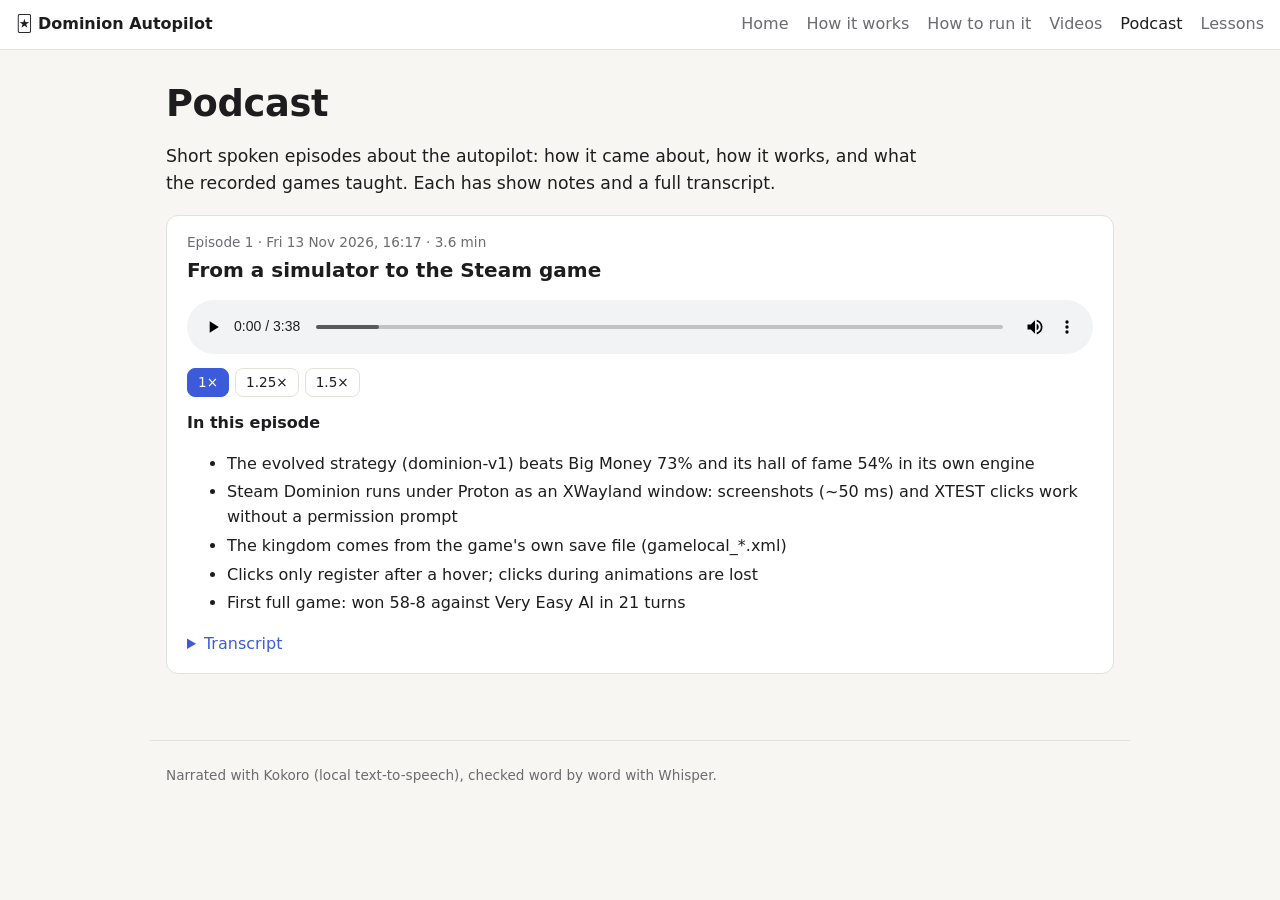
==== docs/podcast/index.html @ c8c3dc3d "Podcast: From a simulator to the Steam game Co-Authored-By: Claude Opus 5.5 <noreply@anthropic.com>" ====
<!doctype html>
<html lang="en">
<head>
<meta charset="utf-8">
<meta name="viewport" content="width=device-width, initial-scale=1">
<title>Dominion Autopilot: Podcast</title>
<link rel="stylesheet" href="../style.css">
<link rel="stylesheet" href="../site.css">
<style>
  .ep { background: var(--panel); border: 1px solid var(--line); border-radius: 12px; padding: 16px 20px; margin: 18px 0; }
  .ep h2 { margin: 2px 0 2px; font-size: 1.25rem; }
  .ep .meta { color: var(--muted); font-size: .85rem; }
  .ep audio { width: 100%; margin: 12px 0 6px; }
  .speeds { display: flex; gap: 6px; flex-wrap: wrap; }
  .speeds button { border: 1px solid var(--line); background: var(--panel); color: var(--ink); border-radius: 8px; padding: 3px 10px; cursor: pointer; font: inherit; font-size: .85rem; }
  .speeds button.on { background: var(--accent); color: var(--panel); border-color: var(--accent); }
  details { margin-top: 10px; } summary { cursor: pointer; color: var(--accent); }
  .transcript p { margin: 0 0 12px; }
</style>
</head>
<body>
<nav class="top"><a class="brand" href="../index.html">🃏 Dominion Autopilot</a><a href="../index.html">Home</a><a href="../how.html">How it works</a><a href="../run.html">How to run it</a><a href="../videos.html">Videos</a><a class="on" href="index.html">Podcast</a><a href="../lessons.html">Lessons</a></nav>
<main>
<h1>Podcast</h1>
<p class="lede">Short spoken episodes about the autopilot: how it came about, how it works, and what the recorded games
taught. Each has show notes and a full transcript.</p>
<div id="eps"><p class="muted">Loading…</p></div>
</main>
<footer>Narrated with Kokoro (local text-to-speech), checked word by word with Whisper.</footer>
<script>
fetch("../data/podcast.json", { cache: "no-store" }).then(r => r.json()).then(d => {
  const eps = [...d.episodes].sort((a, b) => a.n - b.n);
  document.getElementById("eps").innerHTML = eps.length ? eps.map(e => `
    <div class="ep"><div class="meta">Episode ${e.n} · ${e.date} · ${e.minutes} min</div><h2>${e.title.replace(/^Episode \d+:\s*/, "")}</h2>
      <audio controls preload="metadata" src="${e.mp3}"></audio>
      <div class="speeds">${[1, 1.25, 1.5].map(s => `<button class="${s === 1 ? "on" : ""}" data-s="${s}">${s}×</button>`).join("")}</div>
      ${e.notes.length ? `<h3 style="font-size:1rem;margin:14px 0 4px">In this episode</h3><ul>${e.notes.map(n => `<li>${n}</li>`).join("")}</ul>` : ""}
      <details><summary>Transcript</summary><div class="transcript">${e.transcript.map(p => `<p>${p}</p>`).join("")}</div></details>
    </div>`).join("") : "<p>No episodes yet.</p>";
  document.querySelectorAll(".ep").forEach(ep => ep.querySelectorAll(".speeds button").forEach(b => b.onclick = () => {
    ep.querySelector("audio").playbackRate = +b.dataset.s;
    ep.querySelectorAll(".speeds button").forEach(x => x.classList.toggle("on", x === b));
  }));
}).catch(() => { document.getElementById("eps").innerHTML = "<p>No episodes yet.</p>"; });
</script>
</body>
</html>
---- docs/style.css ----
:root {
  --bg: #f7f6f2; --panel: #ffffff; --ink: #1d1d1f; --muted: #6b6b70; --line: #e3e1da;
  --accent: #3b5bdb; --good: #2f9e44; --warn: #e8590c; --bad: #c92a2a; --band: rgba(59, 91, 219, .06);
  --code: #f0eee8;
}
@media (prefers-color-scheme: dark) {
  :root:not([data-theme="light"]) {
    --bg: #111215; --panel: #1a1b20; --ink: #ececf1; --muted: #9a9aa3; --line: #2c2d34;
    --accent: #8ea6ff; --good: #69db7c; --warn: #ffa94d; --bad: #ff8787; --band: rgba(142, 166, 255, .08);
    --code: #23242b;
  }
}
:root[data-theme="dark"] {
  --bg: #111215; --panel: #1a1b20; --ink: #ececf1; --muted: #9a9aa3; --line: #2c2d34;
  --accent: #8ea6ff; --good: #69db7c; --warn: #ffa94d; --bad: #ff8787; --band: rgba(142, 166, 255, .08);
  --code: #23242b;
}
* { box-sizing: border-box; }
body { margin: 0; background: var(--bg); color: var(--ink); font: 16px/1.55 system-ui, -apple-system, "Segoe UI", sans-serif; }
main { max-width: 980px; margin: 0 auto; padding: 0 16px 48px; }
nav.top { display: flex; gap: 18px; align-items: center; padding: 12px 16px; border-bottom: 1px solid var(--line);
  background: var(--panel); position: sticky; top: 0; z-index: 5; flex-wrap: wrap; }
nav.top a { color: var(--muted); text-decoration: none; }
nav.top a.on, nav.top a:hover { color: var(--ink); }
nav.top .brand { color: var(--ink); font-weight: 650; margin-right: auto; }
h1 { font-size: clamp(1.6rem, 4vw, 2.3rem); line-height: 1.2; margin: 32px 0 12px; letter-spacing: -.01em; }
h2 { margin: 40px 0 8px; font-size: 1.3rem; }
.lede { font-size: 1.08rem; max-width: 760px; }
.muted { color: var(--muted); } .small { font-size: .85rem; font-weight: 400; }
a { color: var(--accent); }
.cards { display: grid; grid-template-columns: repeat(auto-fit, minmax(170px, 1fr)); gap: 12px; margin-top: 20px; }
.card { background: var(--panel); border: 1px solid var(--line); border-radius: 12px; padding: 14px 16px; }
.card .k { color: var(--muted); font-size: .8rem; text-transform: uppercase; letter-spacing: .05em; }
.card .v { font-size: 1.6rem; font-weight: 650; font-variant-numeric: tabular-nums; }
.card .s { color: var(--muted); font-size: .85rem; }
.stage { background: var(--panel); border: 1px solid var(--line); border-radius: 12px; padding: 12px 16px; margin: 8px 0;
  display: grid; grid-template-columns: 34px 1fr; gap: 4px 12px; }
.stage .n { width: 30px; height: 30px; border-radius: 50%; display: grid; place-items: center; font-weight: 650;
  background: var(--code); color: var(--muted); }
.stage.passed .n { background: var(--good); color: var(--panel); }
.stage.current { border-color: var(--accent); }
.stage.current .n { background: var(--accent); color: var(--panel); }
.stage.capped .n { background: var(--warn); color: var(--panel); }
.stage h3 { margin: 2px 0; font-size: 1.02rem; }
.stage dl { margin: 0; display: grid; grid-template-columns: max-content 1fr; gap: 2px 10px; font-size: .9rem; }
.stage dt { color: var(--muted); }
.stage dd { margin: 0; }
.chartbox { background: var(--panel); border: 1px solid var(--line); border-radius: 12px; padding: 10px; }
.ev { background: var(--panel); border: 1px solid var(--line); border-radius: 12px; padding: 12px 16px; margin: 10px 0;
  display: flex; gap: 16px; flex-wrap: wrap; }
.ev .body { flex: 1 1 320px; min-width: 0; }
.ev .t { color: var(--muted); font-size: .8rem; font-variant-numeric: tabular-nums; }
.ev h4 { margin: 2px 0 4px; font-size: 1rem; }
.ev p { margin: 4px 0; white-space: pre-wrap; }
.ev img { width: 420px; max-width: 100%; border-radius: 8px; border: 1px solid var(--line); background: #000; }
.tag { display: inline-block; font-size: .72rem; padding: 1px 8px; border-radius: 99px; margin-right: 6px;
  background: var(--code); color: var(--muted); text-transform: uppercase; letter-spacing: .04em; }
.tag.stage_pass, .tag.goal_check { background: var(--good); color: var(--panel); }
.tag.new_best { background: var(--accent); color: var(--panel); }
.tag.journal { background: var(--ink); color: var(--panel); }
.tag.stage_cap { background: var(--warn); color: var(--panel); }
.lesson { background: var(--panel); border: 1px solid var(--line); border-radius: 12px; padding: 4px 20px 16px; margin: 16px 0; }
code { background: var(--code); padding: 1px 5px; border-radius: 4px; font-size: .9em; }
footer { max-width: 980px; margin: 0 auto; padding: 24px 16px 40px; color: var(--muted); font-size: .85rem; border-top: 1px solid var(--line); }
table.t { border-collapse: collapse; width: 100%; background: var(--panel); border: 1px solid var(--line); border-radius: 12px;
  overflow: hidden; font-size: .92rem; font-variant-numeric: tabular-nums; }
table.t th, table.t td { padding: 7px 10px; border-bottom: 1px solid var(--line); text-align: left; }
table.t th { color: var(--muted); font-weight: 600; font-size: .8rem; text-transform: uppercase; letter-spacing: .04em; }
table.t tr:last-child td { border-bottom: 0; }
table.t td.num { text-align: right; }
.tablewrap { overflow-x: auto; }
.countdown { font-size: 1.05rem; font-weight: 600; }
.box { background: var(--panel); border: 1px solid var(--line); border-radius: 12px; padding: 4px 20px 14px; margin: 14px 0; }
.box h3 { margin: 14px 0 6px; }
.chartbox .h { position: relative; height: 300px; }
pre { background: var(--code); padding: 10px 12px; border-radius: 8px; overflow-x: auto; font-size: .85rem; }
.tag.goal_best { background: var(--accent); color: var(--panel); }
.tag.crash { background: var(--bad); color: var(--panel); }
.bar { height: 10px; border-radius: 5px; background: var(--accent); display: inline-block; vertical-align: middle; }
/* Play tab */
.picker { display: flex; gap: 8px; flex-wrap: wrap; margin: 10px 0; }
.picker button { border: 1px solid var(--line); background: var(--panel); color: var(--ink); border-radius: 99px; padding: 6px 14px;
  cursor: pointer; font: inherit; font-size: .92rem; }
.picker button.on { background: var(--accent); color: var(--panel); border-color: var(--accent); }
.player { background: #000; border-radius: 12px; overflow: hidden; border: 1px solid var(--line); }
.player video { width: 100%; display: block; aspect-ratio: 3 / 2; background: #000; }
.games { display: grid; grid-template-columns: repeat(auto-fill, minmax(210px, 1fr)); gap: 10px; margin-top: 14px; }
.game { background: var(--panel); border: 1px solid var(--line); border-radius: 12px; padding: 10px 12px; cursor: pointer; text-align: left;
  color: var(--ink); font: inherit; }
.game.on { border-color: var(--accent); box-shadow: 0 0 0 2px var(--accent) inset; }
.game .ttl { font-weight: 650; } .game .d { color: var(--muted); font-size: .82rem; }
.badge { display: inline-block; font-size: .72rem; padding: 1px 8px; border-radius: 99px; margin-top: 6px; }
.badge.ok { background: var(--good); color: var(--panel); } .badge.bad { background: var(--bad); color: var(--panel); }
.cmp { display: grid; grid-template-columns: repeat(auto-fill, minmax(230px, 1fr)); gap: 10px; }
.cmp figure { margin: 0; } .cmp video { width: 100%; border-radius: 8px; background: #000; } .cmp figcaption { font-size: .82rem; color: var(--muted); }
.ev img { cursor: pointer; }
---- docs/site.css ----
/* Additions for the Dominion Autopilot pages (on top of style.css). */
figure.shot { margin: 16px 0; background: var(--panel); border: 1px solid var(--line); border-radius: 12px; padding: 10px; }
figure.shot img, figure.shot video { width: 100%; display: block; border-radius: 8px; background: #000; }
figure.shot figcaption { color: var(--muted); font-size: .88rem; margin-top: 8px; }
.film { background: var(--panel); border: 1px solid var(--line); border-radius: 12px; padding: 14px 16px; margin: 18px 0; }
.film video { width: 100%; aspect-ratio: 16 / 9; display: block; border-radius: 8px; background: #000; }
.film h2 { margin: 4px 0 6px; }
.film .chapters { columns: 2; font-size: .9rem; color: var(--muted); margin: 8px 0 0; padding-left: 18px; }
@media (max-width: 640px) { .film .chapters { columns: 1; } }
.flow { display: grid; grid-template-columns: repeat(auto-fit, minmax(200px, 1fr)); gap: 12px; margin: 16px 0; }
.flow .step { background: var(--panel); border: 1px solid var(--line); border-radius: 12px; padding: 12px 14px; }
.flow .step b { display: block; font-size: 1.05rem; margin-bottom: 4px; }
.flow .step.eyes { border-top: 4px solid var(--accent); }
.flow .step.brain { border-top: 4px solid var(--good); }
.flow .step.hands { border-top: 4px solid var(--warn); }
.two { display: grid; grid-template-columns: 1fr 1fr; gap: 16px; align-items: start; }
@media (max-width: 760px) { .two { grid-template-columns: 1fr; } }
ol.steps li, ul li { margin: 4px 0; }
.result.win { color: var(--good); font-weight: 650; }
.toc { columns: 2; font-size: .95rem; }
@media (max-width: 640px) { .toc { columns: 1; } }
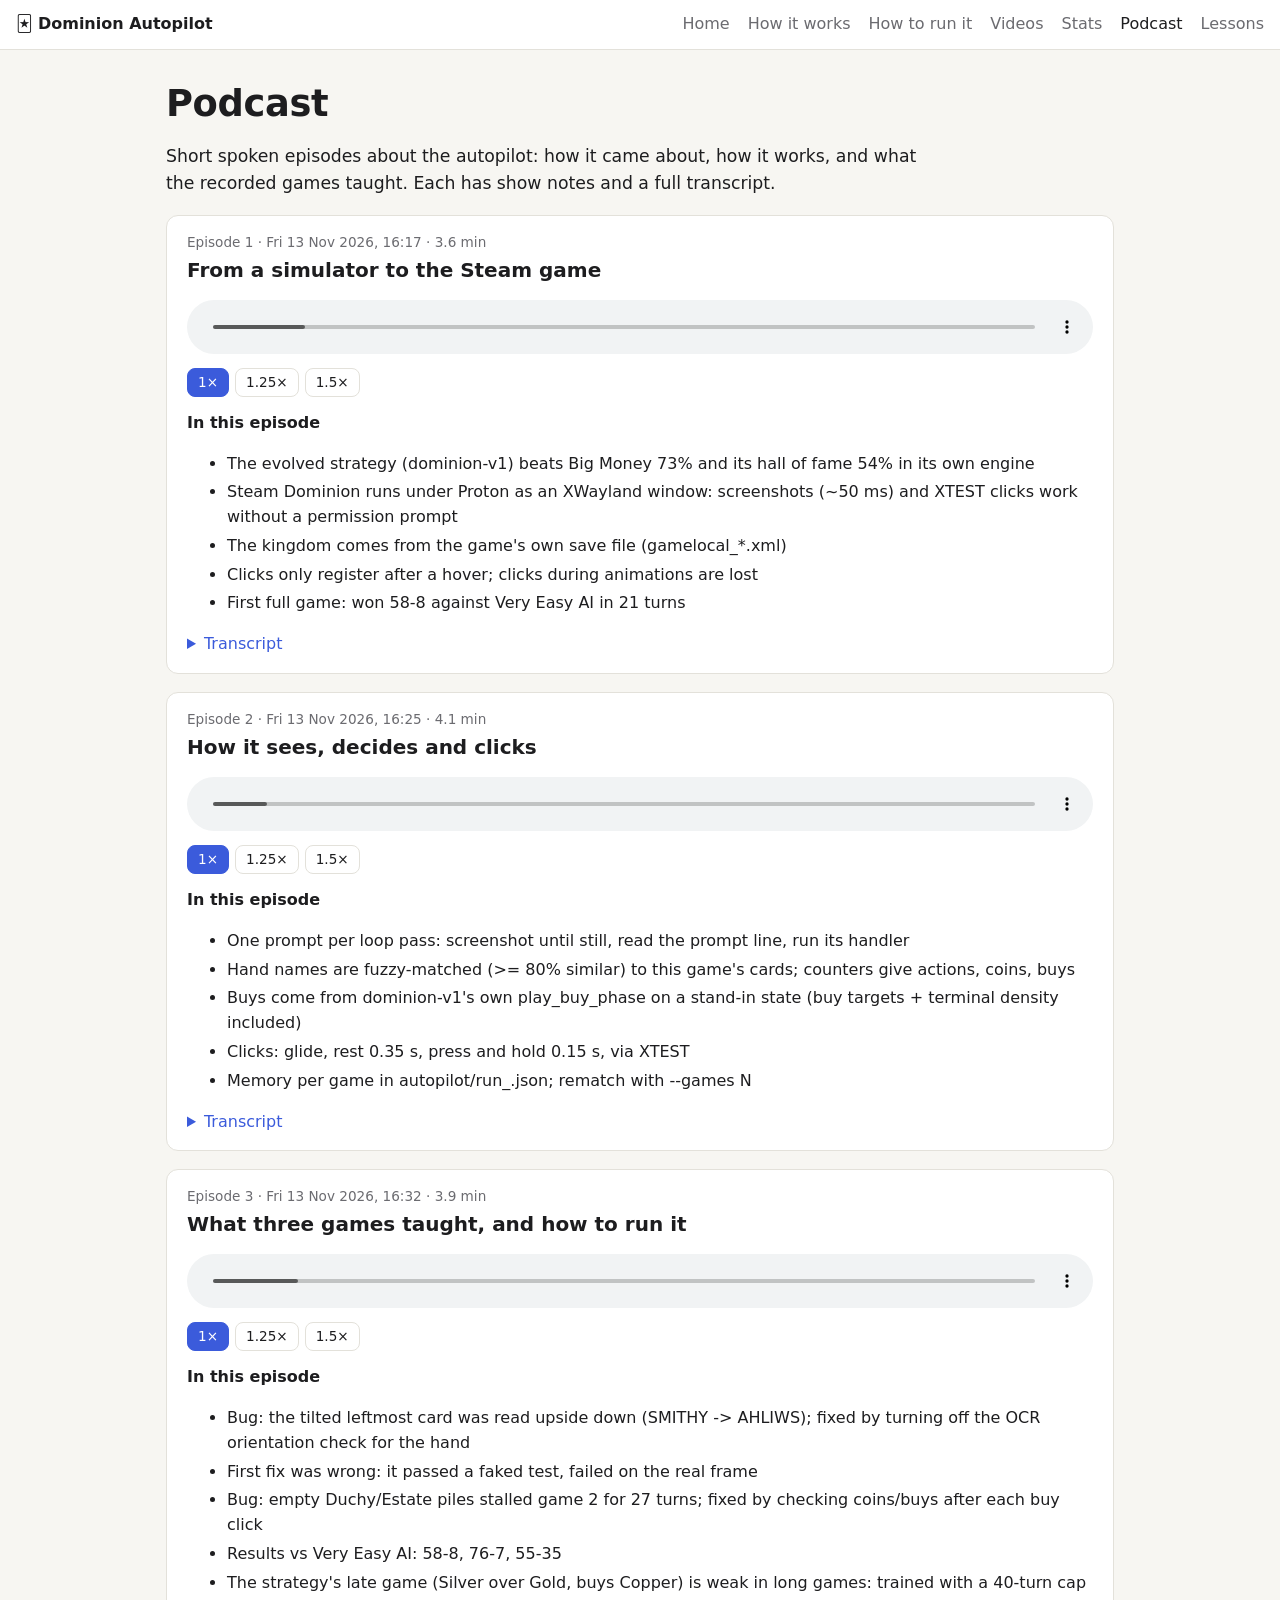
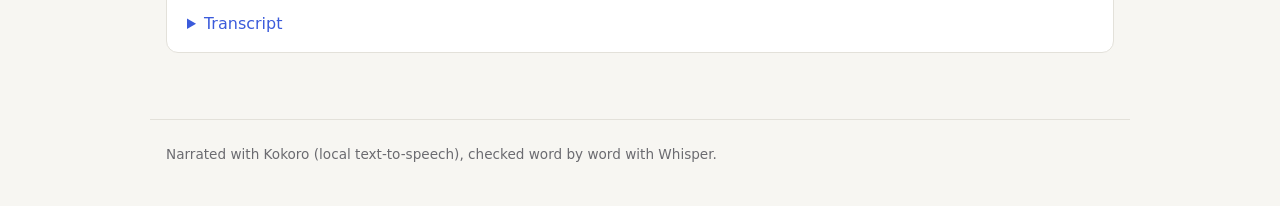
==== commit 806d4640: "Campaign mode: games vs Very Easy..Hard AI with statistics, and a Stats tab campaign.py sets up each" ====
--- a/docs/podcast/index.html
+++ b/docs/podcast/index.html
@@ -19,7 +19,7 @@
 </style>
 </head>
 <body>
-<nav class="top"><a class="brand" href="../index.html">🃏 Dominion Autopilot</a><a href="../index.html">Home</a><a href="../how.html">How it works</a><a href="../run.html">How to run it</a><a href="../videos.html">Videos</a><a class="on" href="index.html">Podcast</a><a href="../lessons.html">Lessons</a></nav>
+<nav class="top"><a class="brand" href="../index.html">🃏 Dominion Autopilot</a><a href="../index.html">Home</a><a href="../how.html">How it works</a><a href="../run.html">How to run it</a><a href="../videos.html">Videos</a><a href="../stats.html">Stats</a><a class="on" href="index.html">Podcast</a><a href="../lessons.html">Lessons</a></nav>
 <main>
 <h1>Podcast</h1>
 <p class="lede">Short spoken episodes about the autopilot: how it came about, how it works, and what the recorded games
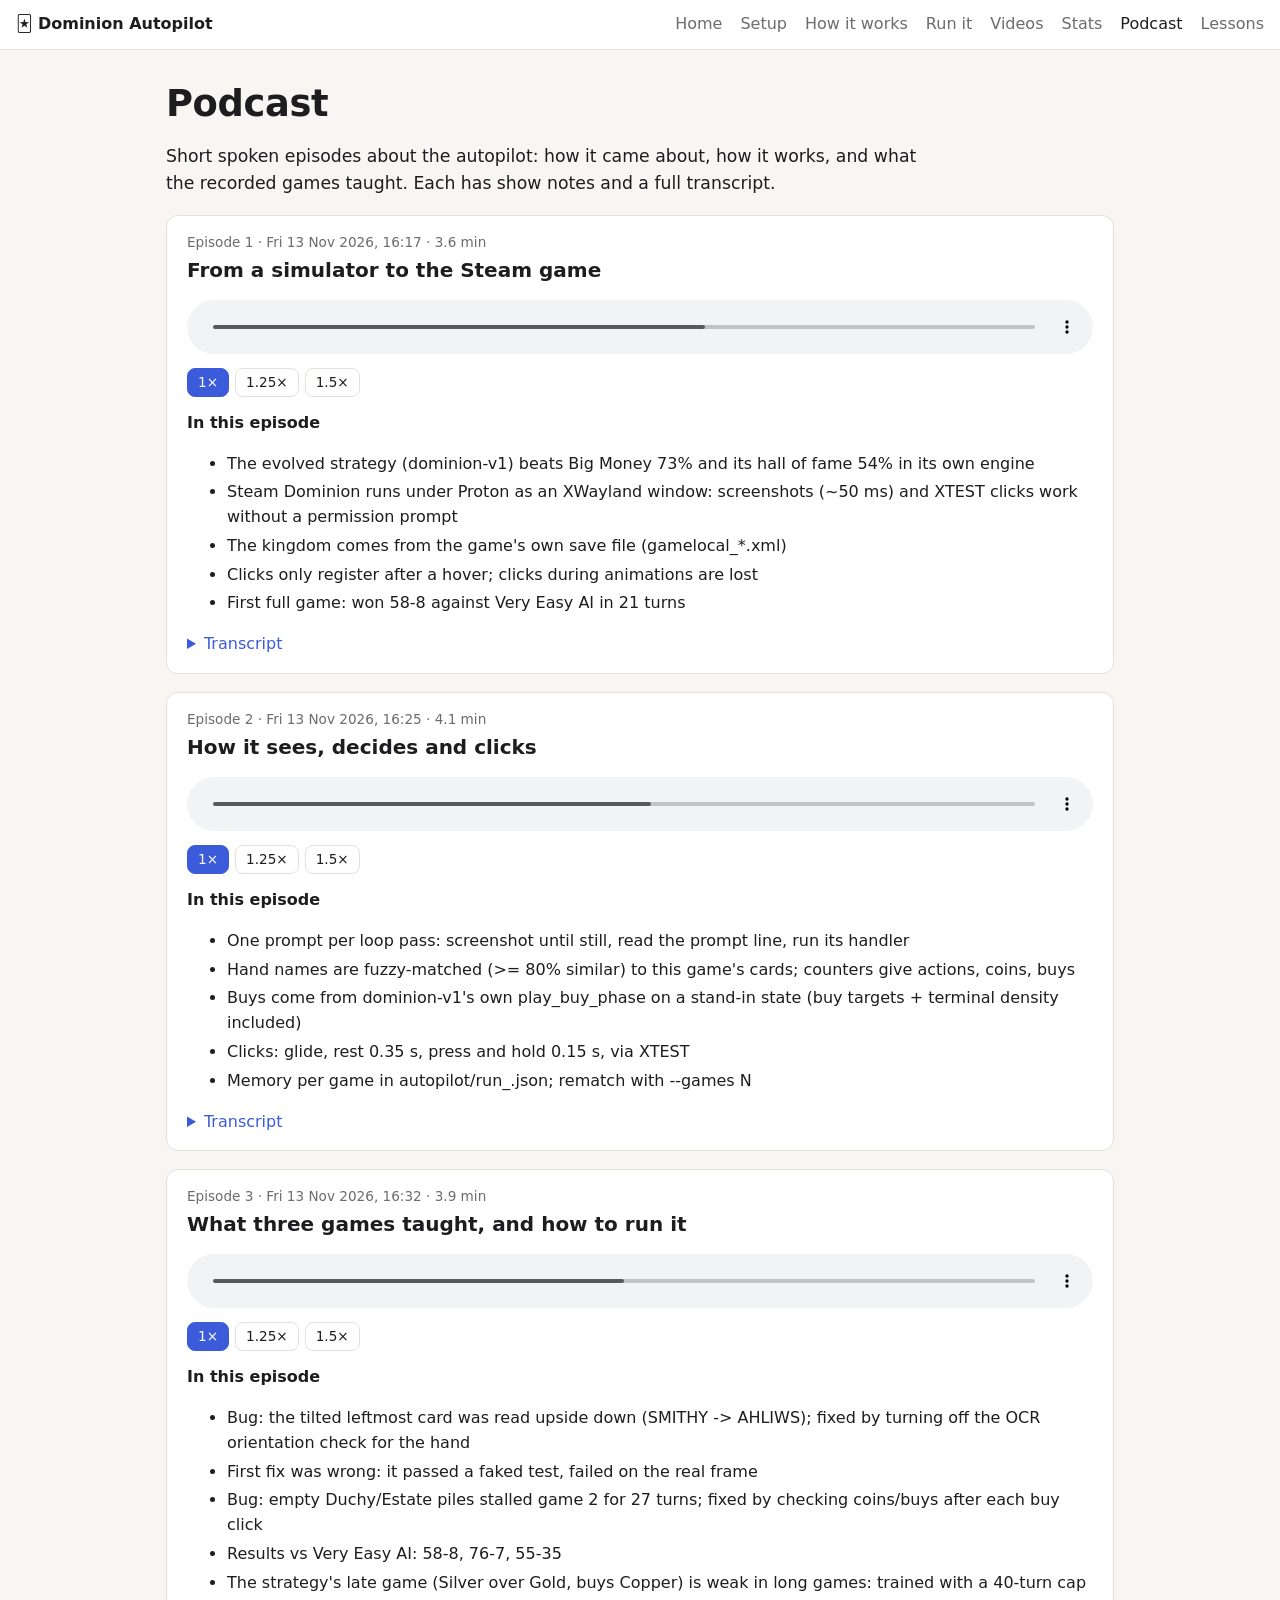
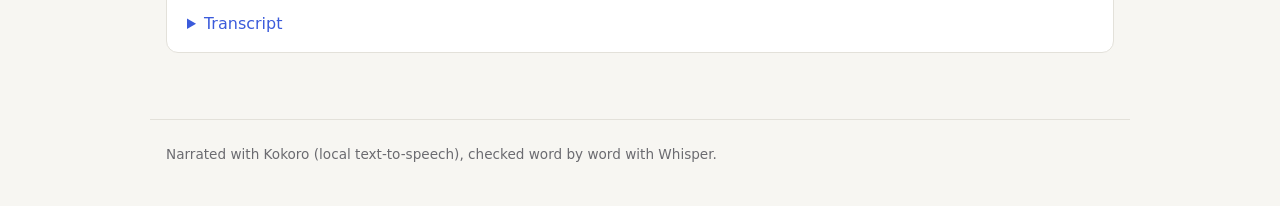
==== commit e9a2120d: "Site: Setup page (engine, trainers, models, kingdoms, folders), homepage with today's updates New se" ====
--- a/docs/podcast/index.html
+++ b/docs/podcast/index.html
@@ -19,7 +19,7 @@
 </style>
 </head>
 <body>
-<nav class="top"><a class="brand" href="../index.html">🃏 Dominion Autopilot</a><a href="../index.html">Home</a><a href="../how.html">How it works</a><a href="../run.html">How to run it</a><a href="../videos.html">Videos</a><a href="../stats.html">Stats</a><a class="on" href="index.html">Podcast</a><a href="../lessons.html">Lessons</a></nav>
+<nav class="top"><a class="brand" href="../index.html">🃏 Dominion Autopilot</a><a href="../index.html">Home</a><a href="../setup.html">Setup</a><a href="../how.html">How it works</a><a href="../run.html">Run it</a><a href="../videos.html">Videos</a><a href="../stats.html">Stats</a><a class="on" href="../podcast/index.html">Podcast</a><a href="../lessons.html">Lessons</a></nav>
 <main>
 <h1>Podcast</h1>
 <p class="lede">Short spoken episodes about the autopilot: how it came about, how it works, and what the recorded games
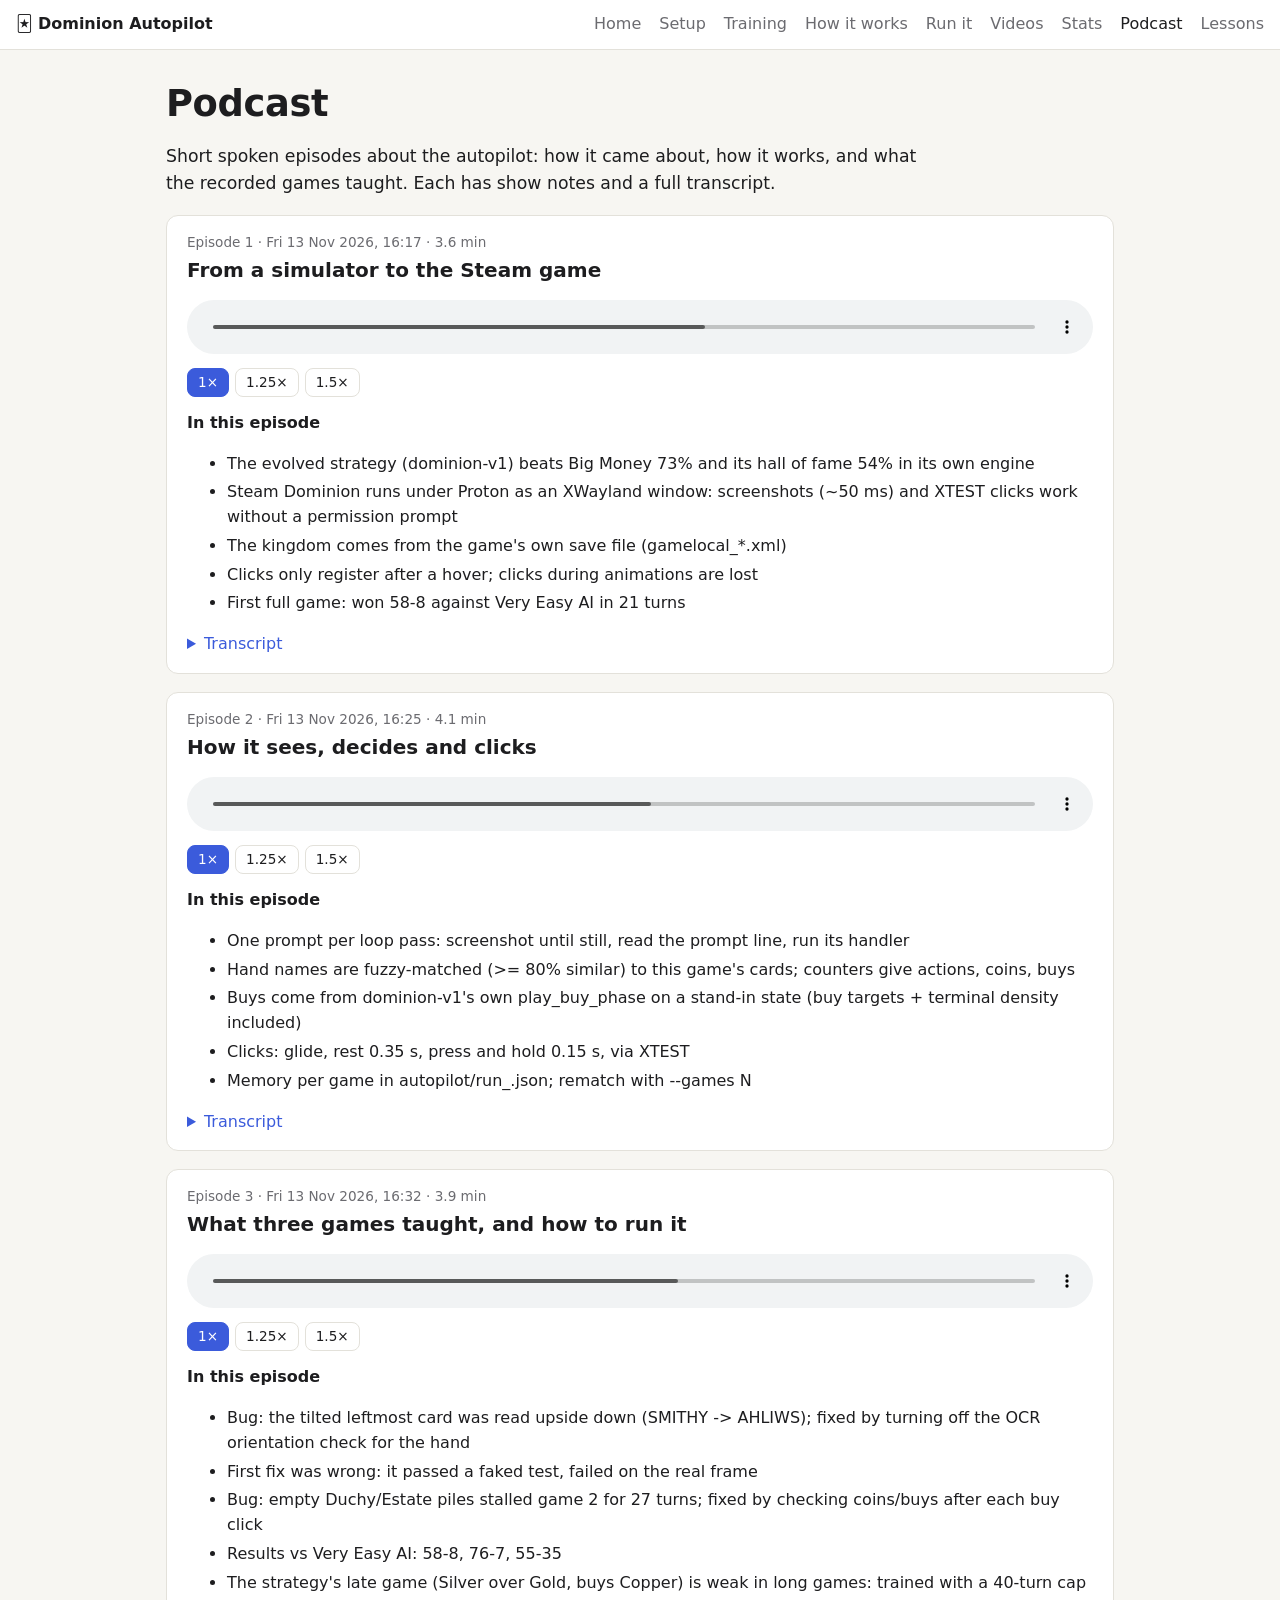
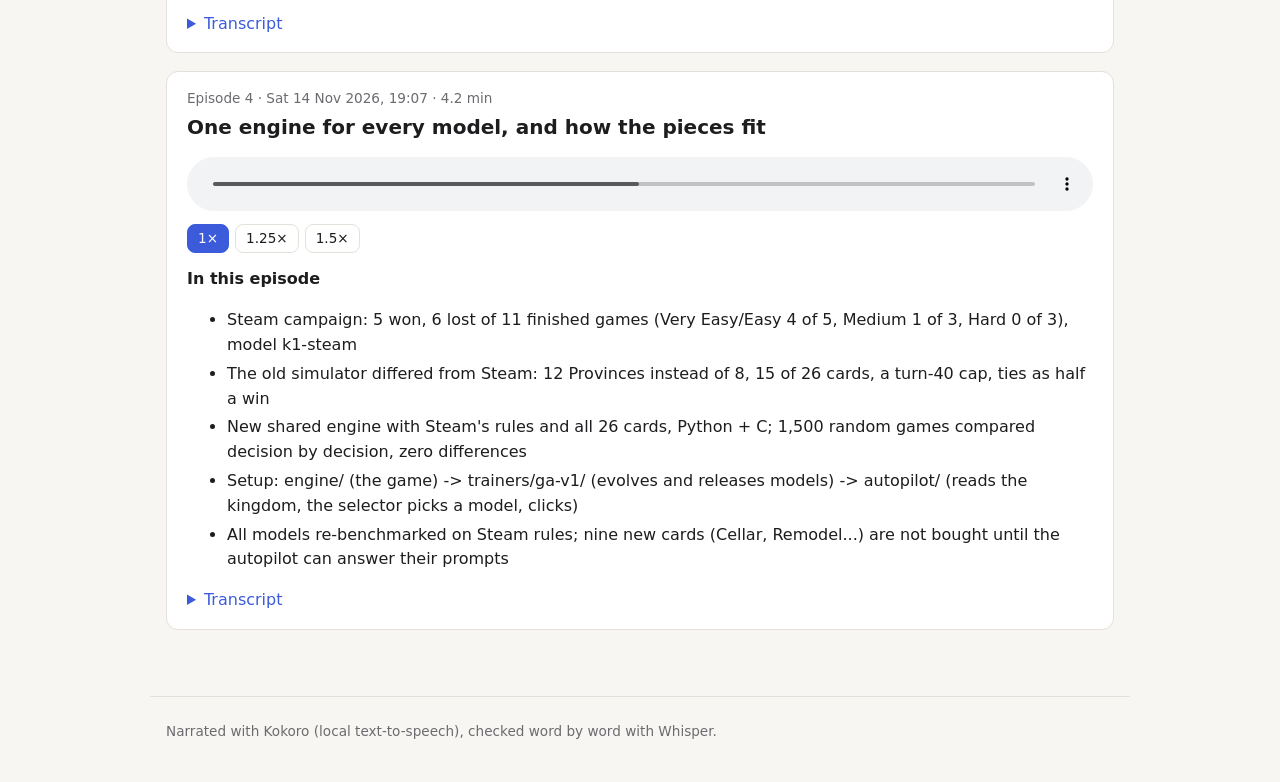
==== commit 348d4f9d: "Training log page for the portfolio model, Training tab in the nav, benchmark v3 scores Co-Authored-" ====
--- a/docs/podcast/index.html
+++ b/docs/podcast/index.html
@@ -19,7 +19,7 @@
 </style>
 </head>
 <body>
-<nav class="top"><a class="brand" href="../index.html">🃏 Dominion Autopilot</a><a href="../index.html">Home</a><a href="../setup.html">Setup</a><a href="../how.html">How it works</a><a href="../run.html">Run it</a><a href="../videos.html">Videos</a><a href="../stats.html">Stats</a><a class="on" href="../podcast/index.html">Podcast</a><a href="../lessons.html">Lessons</a></nav>
+<nav class="top"><a class="brand" href="../index.html">🃏 Dominion Autopilot</a><a href="../index.html">Home</a><a href="../setup.html">Setup</a><a href="../training.html">Training</a><a href="../how.html">How it works</a><a href="../run.html">Run it</a><a href="../videos.html">Videos</a><a href="../stats.html">Stats</a><a class="on" href="../podcast/index.html">Podcast</a><a href="../lessons.html">Lessons</a></nav>
 <main>
 <h1>Podcast</h1>
 <p class="lede">Short spoken episodes about the autopilot: how it came about, how it works, and what the recorded games
